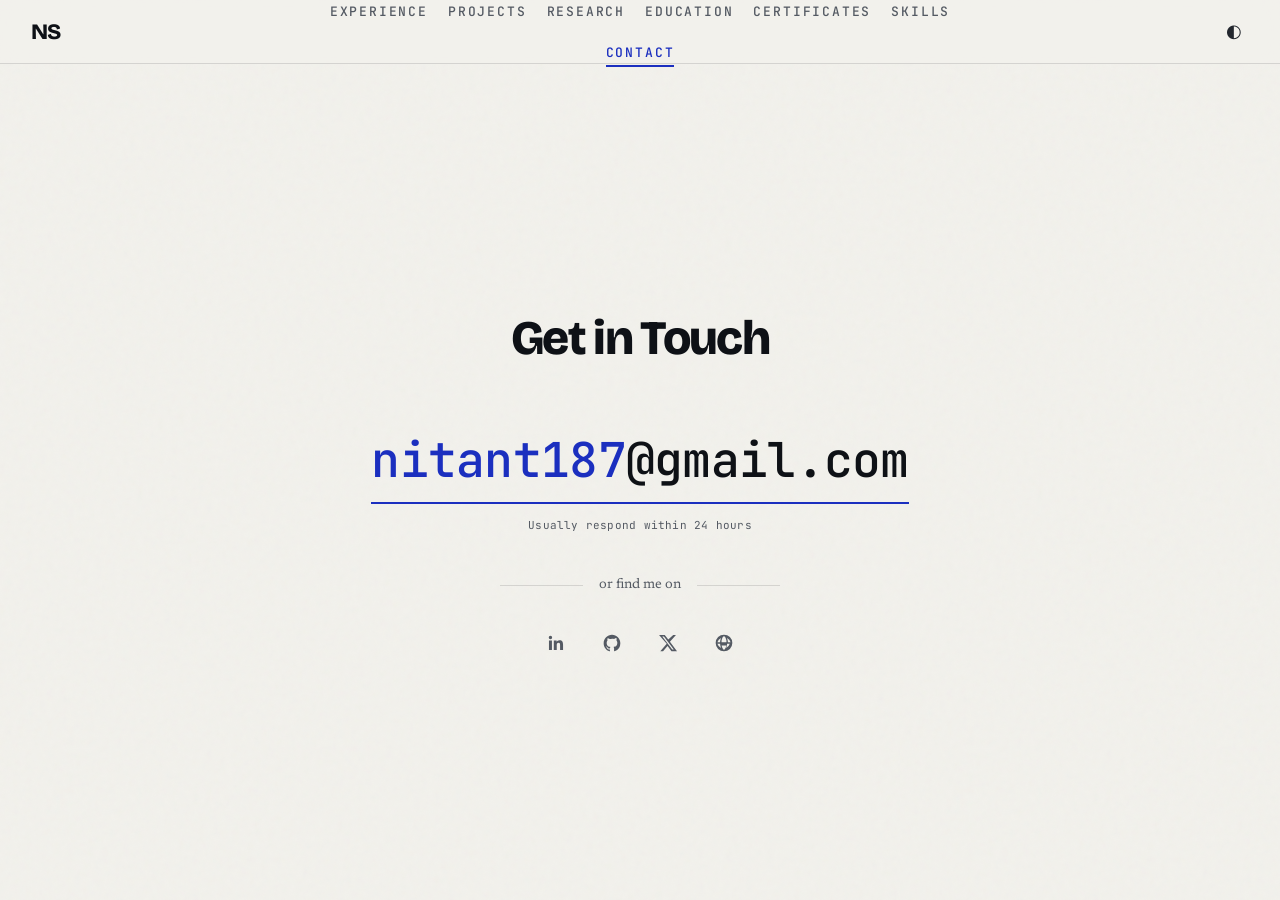
==== contact.html @ 64a40ad4 "Initial portfolio site" ====
<!DOCTYPE html>
<html lang="en">
  <head>
    <meta charset="UTF-8" />
    <meta name="viewport" content="width=device-width, initial-scale=1" />
    <meta
      name="description"
      content="Contact Nitant Suhagiya via email at nitant187@gmail.com."
    />
    <title>Contact | Nitant Suhagiya</title>
    <link rel="preconnect" href="https://fonts.googleapis.com" />
    <link rel="preconnect" href="https://fonts.gstatic.com" crossorigin />
    <link
      href="https://fonts.googleapis.com/css2?family=Bricolage+Grotesque:opsz,wght@12..96,400;12..96,700;12..96,800&family=JetBrains+Mono:wght@400;500&family=Newsreader:opsz,wght@6..72,400;6..72,500&display=swap"
      rel="stylesheet"
    />
    <link rel="stylesheet" href="styles.css" />
    <script>
      (() => {
        const stored = localStorage.getItem("theme");
        const dark = window.matchMedia("(prefers-color-scheme: dark)").matches;
        document.documentElement.dataset.theme =
          stored || (dark ? "dark" : "light");
      })();
    </script>
  </head>
  <body>
    <a class="skip-link" href="#main">Skip to content</a>

    <header class="site-header">
      <a class="site-logo" href="index.html" aria-label="Nitant Suhagiya — home">
        <span class="logo-text">NS</span>
      </a>

      <nav class="nav-links" aria-label="Primary">
        <a class="nav-link" href="index.html#experience">Experience</a>
        <a class="nav-link" href="index.html#projects">Projects</a>
        <a class="nav-link" href="index.html#research">Research</a>
        <a class="nav-link" href="index.html#education">Education</a>
        <a class="nav-link" href="index.html#certificates">Certificates</a>
        <a class="nav-link" href="index.html#skills">Skills</a>
        <a class="nav-link active" href="contact.html" aria-current="page"
          >Contact</a
        >
      </nav>

      <div class="nav-actions">
        <button
          type="button"
          class="theme-toggle"
          id="theme-toggle"
          aria-label="Switch theme"
        >
          <span class="theme-toggle-icon" aria-hidden="true">◐</span>
        </button>
      </div>
    </header>

    <div class="page-container">
      <main id="main" class="page-main page-main--contact" tabindex="-1">
        <section class="contact-page">
          <header class="contact-header">
            <h1 class="page-title">Get in Touch</h1>
          </header>

          <div class="contact-content">
            <div class="contact-email-block">
              <a
                class="contact-email-link"
                href="mailto:nitant187@gmail.com"
                aria-label="Email nitant187@gmail.com"
              >
                <span class="contact-email-prefix">nitant187</span
                ><span class="contact-email-domain">@gmail.com</span>
              </a>
              <p class="contact-hint">Usually respond within 24 hours</p>
            </div>

            <div class="contact-divider"><span>or find me on</span></div>

            <ul class="icons">
              <li>
                <a
                  href="https://www.linkedin.com/in/nitant-suhagiya/"
                  target="_blank"
                  rel="noopener noreferrer"
                  aria-label="LinkedIn (opens in new tab)"
                >
                  <svg viewBox="0 0 24 24" width="20" height="20" aria-hidden="true">
                    <path
                      fill="currentColor"
                      d="M20.45 20.45h-3.55v-5.57c0-1.33-.02-3.04-1.85-3.04-1.85 0-2.14 1.45-2.14 2.94v5.67H9.36V9h3.41v1.56h.05c.48-.9 1.64-1.85 3.37-1.85 3.6 0 4.27 2.37 4.27 5.46v6.28zM5.34 7.43a2.06 2.06 0 1 1 0-4.12 2.06 2.06 0 0 1 0 4.12zM7.12 20.45H3.56V9h3.56v11.45z"
                    />
                  </svg>
                </a>
              </li>
              <li>
                <a
                  href="https://github.com/Nitant-Suhagiya"
                  target="_blank"
                  rel="noopener noreferrer"
                  aria-label="GitHub (opens in new tab)"
                >
                  <svg viewBox="0 0 24 24" width="20" height="20" aria-hidden="true">
                    <path
                      fill="currentColor"
                      d="M12 2C6.48 2 2 6.58 2 12.26c0 4.52 2.87 8.35 6.84 9.71.5.1.68-.22.68-.48 0-.24-.01-.87-.01-1.71-2.78.62-3.37-1.37-3.37-1.37-.45-1.18-1.11-1.5-1.11-1.5-.91-.64.07-.63.07-.63 1 .07 1.53 1.06 1.53 1.06.89 1.56 2.34 1.11 2.91.85.09-.66.35-1.11.63-1.37-2.22-.26-4.56-1.14-4.56-5.07 0-1.12.39-2.03 1.03-2.75-.1-.26-.45-1.31.1-2.73 0 0 .84-.27 2.75 1.05A9.36 9.36 0 0 1 12 6.84c.85.01 1.71.12 2.51.35 1.91-1.32 2.75-1.05 2.75-1.05.55 1.42.2 2.47.1 2.73.64.72 1.03 1.63 1.03 2.75 0 3.94-2.34 4.8-4.57 5.06.36.32.68.94.68 1.9 0 1.37-.01 2.47-.01 2.81 0 .26.18.58.69.48A10.04 10.04 0 0 0 22 12.26C22 6.58 17.52 2 12 2z"
                    />
                  </svg>
                </a>
              </li>
              <li>
                <a
                  href="https://x.com/SuhagiyaN"
                  target="_blank"
                  rel="noopener noreferrer"
                  aria-label="X (opens in new tab)"
                >
                  <svg viewBox="0 0 24 24" width="20" height="20" aria-hidden="true">
                    <path
                      fill="currentColor"
                      d="M18.244 2.25h3.308l-7.227 8.26 8.502 11.24H16.17l-4.714-6.231-5.401 6.231H2.746l7.717-8.835L1.254 2.25H8.08l4.251 5.699L18.244 2.25zm-1.161 17.52h1.833L7.084 4.126H5.117L17.083 19.77z"
                    />
                  </svg>
                </a>
              </li>
              <li>
                <a
                  href="https://nitantsuhagiya.com/"
                  target="_blank"
                  rel="noopener noreferrer"
                  aria-label="Website (opens in new tab)"
                >
                  <svg viewBox="0 0 24 24" width="20" height="20" aria-hidden="true">
                    <path
                      fill="currentColor"
                      d="M12 2a10 10 0 1 0 0 20 10 10 0 0 0 0-20zm7.93 9h-3.17a15.4 15.4 0 0 0-1.2-5.02A8.03 8.03 0 0 1 19.93 11zM12 4c.9 0 2.23 1.84 2.9 5H9.1C9.77 5.84 11.1 4 12 4zM4.07 13h3.17c.2 1.8.7 3.5 1.2 5.02A8.03 8.03 0 0 1 4.07 13zm3.17-2H4.07a8.03 8.03 0 0 1 4.37-5.02A15.4 15.4 0 0 0 7.24 11zM12 20c-.9 0-2.23-1.84-2.9-5h5.8c-.67 3.16-2 5-2.9 5zm2.56-2a15.4 15.4 0 0 0 1.2-5h3.17a8.03 8.03 0 0 1-4.37 5zM14.9 11H9.1a13.7 13.7 0 0 1 0-2h5.8a13.7 13.7 0 0 1 0 2z"
                    />
                  </svg>
                </a>
              </li>
            </ul>
          </div>
        </section>
      </main>
    </div>

    <script src="script.js"></script>
  </body>
</html>
---- styles.css ----
/* Backbone tokens/layout ported from mldangelo/personal-site
   (colors, dark-mode, header, nav, hero, page). Continuous-scroll
   list styling comes in the next pass. */

:root {
  --font-display: "Bricolage Grotesque", "Helvetica Neue", sans-serif;
  --font-body: "Newsreader", Georgia, serif;
  --font-mono: "JetBrains Mono", ui-monospace, monospace;

  --font-weight-normal: 400;
  --font-weight-medium: 500;
  --font-weight-bold: 700;
  --font-weight-black: 800;

  --text-2xs: 0.6875rem;
  --text-ui: 0.8125rem;
  --text-sm: 0.875rem;
  --text-base: 1rem;
  --text-md: 1.125rem;
  --text-lg: 1.375rem;
  --text-xl: 1.75rem;
  --text-2xl: 2.25rem;
  --text-3xl: 3rem;
  --text-display: clamp(3rem, 9vw, 5.75rem);

  --tracking-display: -0.035em;
  --tracking-tight: -0.015em;
  --tracking-wide: 0.02em;
  --tracking-label: 0.14em;

  --leading-display: 0.92;
  --leading-tight: 1.15;
  --leading-snug: 1.4;
  --leading-normal: 1.65;

  --header-height: 4rem;
  --header-height-mobile: 3.5rem;
  --measure-wide: 70rem;
  --measure-page: 56rem;

  --radius-xs: 1px;
  --radius-sm: 2px;
  --radius-full: 999px;
  --rule: 1px;
  --rule-strong: 2px;

  --duration-fast: 0.2s;
  --duration-normal: 0.3s;
  --ease-out: cubic-bezier(0.16, 1, 0.3, 1);
  --ease-menu: cubic-bezier(0.4, 0, 0.2, 1);

  --z-sticky: 100;
  --z-header: 10000;
  --z-overlay: 10001;
  --z-menu: 10002;
  --scroll-offset-resume: 6rem;

  --color-bg: #fcfbf9;
  --color-bg-alt: #f2f1ec;
  --color-fg: #23272e;
  --color-fg-bold: #0e1116;
  --color-fg-light: #545a63;

  --color-accent: #1b2fbf;
  --color-accent-hover: #16249c;
  --color-accent-fill: var(--color-accent);
  --color-accent-fill-hover: var(--color-accent-hover);
  --color-on-accent: #ffffff;
  --color-accent-underline: color-mix(in srgb, var(--color-accent) 32%, transparent);

  --color-border: rgba(35, 39, 46, 0.14);
  --color-border-bg: rgba(35, 39, 46, 0.08);
  --color-border-alt: rgba(35, 39, 46, 0.24);
  --color-control-border: #767b83;
  --color-surface-subtle: rgba(35, 39, 46, 0.035);
  --color-surface-hover: rgba(35, 39, 46, 0.06);
  --color-overlay-darker: rgba(14, 17, 22, 0.45);
  --color-signal: #9a5600;
  --color-signal-mark: #e8930c;

  color-scheme: light;
}

[data-theme="dark"] {
  --color-bg: #14171c;
  --color-bg-alt: #0d1015;
  --color-fg: #d8dbe0;
  --color-fg-bold: #f2f4f7;
  --color-fg-light: #949aa4;

  --color-accent: #8098ff;
  --color-accent-hover: #a3b3ff;
  --color-accent-fill: #2a3ad4;
  --color-accent-fill-hover: #3d4ce0;
  --color-on-accent: #f2f4f7;
  --color-accent-underline: color-mix(in srgb, var(--color-accent) 40%, transparent);

  --color-border: rgba(255, 255, 255, 0.12);
  --color-border-bg: rgba(255, 255, 255, 0.07);
  --color-border-alt: rgba(255, 255, 255, 0.2);
  --color-control-border: #8b929c;
  --color-surface-subtle: rgba(255, 255, 255, 0.04);
  --color-surface-hover: rgba(255, 255, 255, 0.07);
  --color-overlay-darker: rgba(0, 0, 0, 0.6);
  --color-signal: #f0a202;
  --color-signal-mark: #f0a202;

  color-scheme: dark;
}

*,
*::before,
*::after {
  box-sizing: border-box;
}

html {
  scroll-behavior: smooth;
}

@media (prefers-reduced-motion: reduce) {
  html {
    scroll-behavior: auto;
  }

  *,
  *::before,
  *::after {
    animation-duration: 0.01ms !important;
    animation-iteration-count: 1 !important;
    transition-duration: 0.01ms !important;
  }

  body::before {
    display: none;
  }
}

body {
  margin: 0;
  background-color: var(--color-bg-alt);
  color: var(--color-fg);
  font-family: var(--font-body);
  font-size: var(--text-md);
  font-weight: var(--font-weight-normal);
  line-height: var(--leading-normal);
  padding-top: var(--header-height);
  -webkit-font-smoothing: antialiased;
}

/* Quiet paper grain only — not a full-page grid */
body::before {
  content: "";
  position: fixed;
  inset: 0;
  z-index: -1;
  pointer-events: none;
  opacity: 0.022;
  background-image: url("data:image/svg+xml,%3Csvg viewBox='0 0 200 200' xmlns='http://www.w3.org/2000/svg'%3E%3Cfilter id='noise'%3E%3CfeTurbulence type='fractalNoise' baseFrequency='0.65' numOctaves='3' stitchTiles='stitch'/%3E%3C/filter%3E%3Crect width='100%25' height='100%25' filter='url(%23noise)'/%3E%3C/svg%3E");
}

@media (min-width: 980px) {
  body::before {
    opacity: 0.03;
  }
}

@media (max-width: 735px) {
  body {
    font-size: var(--text-base);
    padding-top: var(--header-height-mobile);
  }
}

a {
  color: inherit;
}

:focus-visible {
  outline: 2px solid var(--color-accent);
  outline-offset: 3px;
  border-radius: var(--radius-xs);
}

.skip-link {
  position: fixed;
  top: 0.5rem;
  left: 0.5rem;
  z-index: calc(var(--z-header) + 1);
  padding: 0.75rem 1.25rem;
  background: var(--color-accent-fill);
  color: var(--color-on-accent);
  font-family: var(--font-mono);
  font-size: var(--text-ui);
  letter-spacing: var(--tracking-label);
  text-transform: uppercase;
  text-decoration: none;
  border-radius: var(--radius-sm);
  transform: translateY(-200%);
  transition: transform var(--duration-fast) var(--ease-out);
}

.skip-link:focus-visible {
  transform: translateY(0);
  color: var(--color-on-accent);
}

/* Header — themes with page (bg-alt + blur), not a fixed white bar */
.site-header {
  position: fixed;
  top: 0;
  left: 0;
  z-index: var(--z-header);
  display: flex;
  align-items: center;
  justify-content: space-between;
  width: 100%;
  height: var(--header-height);
  padding: 0 1.5rem;
  background-color: color-mix(in srgb, var(--color-bg-alt) 88%, transparent);
  backdrop-filter: blur(12px);
  -webkit-backdrop-filter: blur(12px);
  border-bottom: var(--rule) solid var(--color-border);
  box-sizing: border-box;
  transition: background-color var(--duration-fast) var(--ease-out);
}

@media (max-width: 735px) {
  .site-header {
    height: var(--header-height-mobile);
    padding: 0 1rem;
  }
}

.site-logo {
  position: relative;
  z-index: 1;
  display: flex;
  align-items: center;
  justify-content: center;
  min-width: 44px;
  min-height: 44px;
  text-decoration: none;
}

.logo-text {
  font-family: var(--font-display);
  font-size: var(--text-lg);
  font-weight: var(--font-weight-black);
  color: var(--color-fg-bold);
  letter-spacing: var(--tracking-display);
  line-height: 1;
}

.nav-links {
  position: absolute;
  left: 50%;
  transform: translateX(-50%);
  display: flex;
  flex-wrap: wrap;
  justify-content: center;
  gap: 0.75rem 1.25rem;
  align-items: center;
  max-width: calc(100% - 8rem);
}

.nav-link {
  position: relative;
  padding: 0.5rem 0;
  font-family: var(--font-mono);
  font-size: var(--text-ui);
  font-weight: var(--font-weight-medium);
  letter-spacing: var(--tracking-label);
  text-transform: uppercase;
  color: var(--color-fg-light);
  text-decoration: none;
  line-height: 1;
  transition: color var(--duration-fast) var(--ease-out);
}

.nav-link::after {
  content: "";
  position: absolute;
  bottom: 0;
  left: 0;
  right: 0;
  height: var(--rule-strong);
  background: var(--color-accent);
  transform: scaleX(0);
  transform-origin: left;
  transition: transform var(--duration-fast) var(--ease-out);
}

.nav-link:hover,
.nav-link:focus-visible,
.nav-link.active,
.nav-link.is-active {
  color: var(--color-fg-bold);
}

.nav-link.active,
.nav-link.is-active {
  color: var(--color-accent);
}

.nav-link:hover::after,
.nav-link:focus-visible::after,
.nav-link.active::after,
.nav-link.is-active::after {
  transform: scaleX(1);
}

.nav-actions {
  position: relative;
  z-index: 1;
  display: flex;
  align-items: center;
  flex-shrink: 0;
}

.theme-toggle {
  display: flex;
  align-items: center;
  justify-content: center;
  width: 44px;
  height: 44px;
  padding: 0;
  background: transparent;
  border: none;
  border-radius: var(--radius-sm);
  color: var(--color-fg);
  cursor: pointer;
  transition:
    color var(--duration-fast) var(--ease-out),
    background-color var(--duration-fast) var(--ease-out);
}

.theme-toggle:hover {
  color: var(--color-fg-bold);
  background: var(--color-bg);
}

.theme-toggle-icon {
  font-size: 1.1rem;
  line-height: 1;
}

.page-container {
  display: flex;
  flex-direction: column;
  min-height: calc(100dvh - var(--header-height));
}

.page-main {
  flex: 1;
  width: 100%;
  max-width: var(--measure-page);
  margin: 0 auto;
  padding: 2rem 1.5rem;
}

.page-main--hero {
  max-width: var(--measure-wide);
}

@media (min-width: 736px) {
  .page-main {
    padding: 3rem 2rem;
  }
}

/* Hero */
.hero {
  position: relative;
  padding: 3rem 0 0;
}

.hero-grid {
  position: relative;
  z-index: 1;
  display: grid;
  grid-template-columns: minmax(0, 1fr) auto;
  gap: 3rem;
  align-items: start;
}

.hero-title {
  margin: 0 0 1.25rem;
}

.hero-name {
  display: block;
  max-width: 12ch;
  font-family: var(--font-display);
  font-size: var(--text-display);
  font-weight: var(--font-weight-black);
  letter-spacing: var(--tracking-display);
  line-height: var(--leading-display);
  color: var(--color-fg-bold);
  text-wrap: balance;
}

.hero-tagline {
  max-width: 46ch;
  margin: 0 0 2rem;
  font-family: var(--font-body);
  font-size: var(--text-lg);
  font-weight: var(--font-weight-normal);
  line-height: var(--leading-snug);
  color: var(--color-fg);
  text-wrap: pretty;
}

.hero-highlight {
  color: var(--color-accent);
  font-weight: var(--font-weight-medium);
  text-decoration: none;
  background-image: linear-gradient(
    transparent calc(100% - 2px),
    var(--color-accent-underline) 2px
  );
  background-size: 100% 100%;
  transition:
    background-image var(--duration-fast) var(--ease-out),
    color var(--duration-fast) var(--ease-out);
}

.hero-highlight:hover {
  color: var(--color-accent-hover);
  background-image: linear-gradient(
    transparent calc(100% - 2px),
    var(--color-accent) 2px
  );
}

.hero-cta {
  display: flex;
  align-items: center;
  flex-wrap: wrap;
  gap: 0.75rem;
}

.hero-about {
  position: relative;
  z-index: 1;
  max-width: 92ch;
  margin: 2rem 0 0;
  font-family: var(--font-body);
  font-size: var(--text-md);
  font-weight: var(--font-weight-normal);
  line-height: var(--leading-snug);
  color: var(--color-fg-light);
  text-wrap: pretty;
}

.button {
  appearance: none;
  display: inline-flex;
  align-items: center;
  justify-content: center;
  height: 2.875rem;
  padding: 0 1.75rem;
  background: var(--color-accent-fill);
  border: var(--rule) solid var(--color-accent-fill);
  border-radius: var(--radius-sm);
  color: var(--color-on-accent);
  font-family: var(--font-mono);
  font-size: var(--text-ui);
  font-weight: var(--font-weight-medium);
  letter-spacing: var(--tracking-label);
  text-transform: uppercase;
  text-decoration: none;
  cursor: pointer;
  transition:
    background-color var(--duration-fast) var(--ease-out),
    border-color var(--duration-fast) var(--ease-out);
}

.button:hover {
  background: var(--color-accent-fill-hover);
  border-color: var(--color-accent-fill-hover);
  color: var(--color-on-accent);
}

.hero-resume-link {
  display: inline-flex;
  align-items: center;
  gap: 0.5rem;
  min-height: 2.75rem;
  padding: 0.5rem 0.25rem;
  font-family: var(--font-mono);
  font-size: var(--text-ui);
  font-weight: var(--font-weight-medium);
  letter-spacing: var(--tracking-label);
  text-transform: uppercase;
  color: var(--color-fg-bold);
  text-decoration: underline;
  text-decoration-color: var(--color-border-alt);
  text-underline-offset: 0.3rem;
  transition:
    color var(--duration-fast) var(--ease-out),
    text-decoration-color var(--duration-fast) var(--ease-out);
}

.hero-resume-link:hover {
  color: var(--color-accent);
  text-decoration-color: var(--color-accent);
}

.hero-portrait {
  position: relative;
  width: 280px;
  max-width: 100%;
  padding: 0.5rem;
  border: var(--rule) solid var(--color-border);
  background: var(--color-bg);
}

.hero-portrait img {
  display: block;
  width: 100%;
  height: auto;
  aspect-ratio: 1;
  object-fit: cover;
  filter: grayscale(1) contrast(1.05);
  mix-blend-mode: multiply;
  transition: filter var(--duration-normal) var(--ease-out);
}

.hero-portrait:hover img {
  filter: grayscale(0) contrast(1);
}

[data-theme="dark"] .hero-portrait img {
  mix-blend-mode: normal;
  filter: grayscale(1) brightness(0.66) contrast(1.08);
}

[data-theme="dark"] .hero-portrait:hover img {
  filter: grayscale(0) brightness(0.78) contrast(1);
}

@media (hover: none) {
  .hero-portrait img {
    filter: none;
  }

  [data-theme="dark"] .hero-portrait img {
    filter: brightness(0.78) contrast(1);
  }
}

/* Faint ruled field — hero only, masked out (not full page) */
.hero-bg {
  position: absolute;
  inset: 0;
  z-index: 0;
  overflow: clip;
  pointer-events: none;
  background-image:
    linear-gradient(
      to right,
      var(--color-border-bg) var(--rule),
      transparent var(--rule)
    ),
    linear-gradient(
      to bottom,
      var(--color-border-bg) var(--rule),
      transparent var(--rule)
    );
  background-size: 96px 96px;
  mask-image: linear-gradient(to bottom, rgba(0, 0, 0, 0.4), transparent 55%);
  -webkit-mask-image: linear-gradient(
    to bottom,
    rgba(0, 0, 0, 0.4),
    transparent 55%
  );
}

@media (max-width: 940px) and (min-width: 641px) {
  .hero-portrait {
    width: 220px;
  }
}

@media (max-width: 640px) {
  .hero-grid {
    grid-template-columns: minmax(0, 1fr);
    gap: 2rem;
  }

  .hero-portrait {
    order: -1;
    width: 180px;
  }

  .hero-name {
    max-width: none;
  }

  .hero-tagline {
    font-size: var(--text-md);
  }
}

/* Continuous scroll sections */
.resume-content {
  display: flex;
  flex-direction: column;
  gap: 4rem;
  margin-top: 4rem;
  padding-top: 2.5rem;
}

.resume-section {
  scroll-margin-top: calc(var(--header-height) + var(--scroll-offset-resume));
}

.section-title {
  margin-bottom: 2.5rem;
  text-align: left;
}

.section-title h2 {
  font-family: var(--font-mono);
  font-size: var(--text-sm);
  font-weight: var(--font-weight-medium);
  letter-spacing: var(--tracking-label);
  text-transform: uppercase;
  color: var(--color-fg-light);
  display: block;
  margin: 0;
  padding-top: 0.875rem;
  border-top: var(--rule) solid var(--color-fg-bold);
}

.stream-empty {
  margin: 0;
  color: var(--color-fg-light);
  font-family: var(--font-mono);
  font-size: var(--text-ui);
}

.sr-only {
  position: absolute;
  width: 1px;
  height: 1px;
  padding: 0;
  margin: -1px;
  overflow: hidden;
  clip: rect(0, 0, 0, 0);
  white-space: nowrap;
  border: 0;
}

/* Experience spine — from personal-site cards.css */
.experience-spine {
  position: relative;
}

.jobs-container {
  position: relative;
  display: grid;
  grid-template-columns: 11rem minmax(0, 1fr);
  gap: 0 2.5rem;
  padding: 0 0 3rem;
}

.jobs-container::before {
  content: "";
  position: absolute;
  left: calc(11rem + 1.25rem);
  top: 0.6rem;
  bottom: 0;
  width: var(--rule);
  background: var(--color-border);
}

.jobs-container:last-child {
  padding-bottom: 0;
}

.jobs-container:last-child::before {
  bottom: auto;
  height: 100%;
  background: linear-gradient(to bottom, var(--color-border), transparent);
}

.job-marker {
  position: absolute;
  left: calc(11rem + 1.25rem);
  top: 0.6rem;
  width: 7px;
  height: 7px;
  transform: translate(-50%, -50%) translateY(0.35em);
  border: var(--rule-strong) solid var(--color-fg-light);
  background: var(--color-bg-alt);
  border-radius: var(--radius-full);
}

.jobs-container--current .job-marker {
  border-color: var(--color-signal-mark);
  background: var(--color-signal-mark);
  width: 9px;
  height: 9px;
}

.job-body {
  min-width: 0;
}

.daterange {
  grid-column: 1;
  display: flex;
  flex-wrap: wrap;
  align-items: baseline;
  align-content: flex-start;
  align-self: start;
  gap: 0 0.4em;
  margin: 0;
  padding-top: 0.35em;
  font-family: var(--font-mono);
  font-size: var(--text-2xs);
  font-variant-numeric: tabular-nums;
  letter-spacing: var(--tracking-wide);
  text-transform: uppercase;
  color: var(--color-fg-light);
  line-height: 1.5;
}

.daterange-sep {
  color: var(--color-border-alt);
}

.daterange-present {
  color: var(--color-signal);
  font-weight: var(--font-weight-medium);
}

.jobs-container header h3 {
  display: flex;
  flex-direction: column;
  gap: 0.3rem;
  font-family: var(--font-display);
  font-size: var(--text-lg);
  font-weight: var(--font-weight-bold);
  letter-spacing: var(--tracking-tight);
  margin: 0 0 0.75rem;
  line-height: 1.15;
}

.jobs-container header h3 a.job-company {
  color: var(--color-fg-bold);
  text-decoration: none;
  width: fit-content;
}

.jobs-container header h3 a.job-company:hover {
  color: var(--color-accent);
}

.job-position {
  font-family: var(--font-mono);
  font-size: var(--text-2xs);
  font-weight: var(--font-weight-medium);
  letter-spacing: var(--tracking-label);
  text-transform: uppercase;
  color: var(--color-fg-light);
}

.jobs-container .points {
  margin: 1rem 0 0;
  list-style: none;
  padding-left: 0;
}

.jobs-container .points li {
  position: relative;
  font-size: var(--text-base);
  line-height: var(--leading-normal);
  margin-bottom: 0.6rem;
  padding-left: 1.25rem;
  color: var(--color-fg-light);
}

.jobs-container .points li::before {
  content: "";
  position: absolute;
  left: 0;
  top: 0.72em;
  width: 7px;
  height: var(--rule);
  background: var(--color-border-alt);
}

.jobs-container--lead {
  padding-top: 1.5rem;
  padding-bottom: 4.5rem;
}

.jobs-container--lead .job-marker {
  top: calc(1.5rem + 0.6rem);
}

.jobs-container--lead header h3 {
  font-size: var(--text-xl);
  font-weight: var(--font-weight-black);
  letter-spacing: var(--tracking-display);
}

.jobs-container--early {
  padding-bottom: 2rem;
}

.jobs-container--early header h3 {
  font-size: var(--text-md);
  margin-bottom: 0.5rem;
}

.jobs-container--early .points li {
  font-size: var(--text-sm);
  line-height: var(--leading-snug);
  margin-bottom: 0.4rem;
}

.jobs-container--early .job-marker {
  width: 5px;
  height: 5px;
  border-width: var(--rule);
}

.jobs-container header h3 .job-company {
  color: var(--color-fg-bold);
}

.project-list {
  display: flex;
  flex-direction: column;
  gap: 2.5rem;
}

.project header h3 {
  display: flex;
  flex-direction: column;
  gap: 0.3rem;
  font-family: var(--font-display);
  font-size: var(--text-xl);
  font-weight: var(--font-weight-black);
  letter-spacing: var(--tracking-display);
  margin: 0 0 0.75rem;
  line-height: 1.15;
}

.project .job-company {
  color: var(--color-fg-bold);
  text-decoration: none;
  width: fit-content;
}

.project a.job-company:hover {
  color: var(--color-accent);
}

.degree-list {
  display: flex;
  flex-direction: column;
  gap: 1.75rem;
}

.degree-container .degree {
  margin: 0 0 0.25em;
  font-family: var(--font-display);
  font-size: var(--text-lg);
  font-weight: var(--font-weight-bold);
  letter-spacing: var(--tracking-tight);
  color: var(--color-fg-bold);
}

.degree-container .school {
  margin: 0;
  font-size: var(--text-sm);
  color: var(--color-fg-light);
}

.degree-container .school a {
  color: var(--color-fg-bold);
  text-decoration: none;
}

.degree-container .school a:hover {
  color: var(--color-accent);
}

.degree-note {
  margin: 0.4rem 0 0;
  font-family: var(--font-mono);
  font-size: var(--text-2xs);
  letter-spacing: var(--tracking-label);
  text-transform: uppercase;
  color: var(--color-fg-light);
}

.skills-groups {
  display: flex;
  flex-direction: column;
  gap: 2rem;
}

.skills-group-title {
  margin: 0 0 0.75rem;
  font-family: var(--font-mono);
  font-size: var(--text-2xs);
  font-weight: var(--font-weight-medium);
  letter-spacing: var(--tracking-label);
  text-transform: uppercase;
  color: var(--color-fg-light);
}

.skill-tags {
  display: flex;
  flex-wrap: wrap;
  gap: 0.5rem;
  margin: 0;
  padding: 0;
  list-style: none;
}

.skill-tags li {
  padding: 0.35rem 0.65rem;
  border: var(--rule) solid var(--color-border);
  border-radius: var(--radius-sm);
  font-family: var(--font-mono);
  font-size: var(--text-ui);
  color: var(--color-fg);
  background: transparent;
}

.project .points {
  margin: 1rem 0 0;
  list-style: none;
  padding-left: 0;
}

.project .points li {
  position: relative;
  font-size: var(--text-base);
  line-height: var(--leading-normal);
  margin-bottom: 0.6rem;
  padding-left: 1.25rem;
  color: var(--color-fg-light);
}

.project .points li::before {
  content: "";
  position: absolute;
  left: 0;
  top: 0.72em;
  width: 7px;
  height: var(--rule);
  background: var(--color-border-alt);
}

.project + .project {
  padding-top: 2.5rem;
  border-top: var(--rule) solid var(--color-border);
}

@media (max-width: 760px) {
  .jobs-container {
    grid-template-columns: minmax(0, 1fr);
    gap: 0.5rem;
    padding-left: 1.5rem;
  }

  .jobs-container::before,
  .jobs-container:last-child::before {
    left: 0;
  }

  .job-marker {
    left: 0;
    transform: translate(-50%, -50%) translateY(0.5em);
  }

  .daterange {
    padding-top: 0;
  }

  .jobs-container--lead {
    padding-top: 1rem;
  }

  .jobs-container--lead .job-marker {
    top: calc(1rem + 0.6rem);
  }
}

.site-footer-new {
  background: transparent;
  border-top: var(--rule) solid var(--color-fg-bold);
  padding: 2.5rem 0 2rem;
  margin-top: auto;
}

.footer-content {
  box-sizing: border-box;
  width: 100%;
  max-width: var(--measure-page);
  padding-inline: 2rem;
  margin: 0 auto;
  display: flex;
  flex-direction: column;
  gap: 2.5rem;
  align-items: center;
  text-align: center;
}

@media (max-width: 735px) {
  .footer-content {
    padding-inline: 1.5rem;
  }
}

@media (min-width: 900px) {
  .footer-content {
    flex-direction: row;
    justify-content: space-between;
    align-items: flex-start;
    text-align: left;
    gap: 3rem;
  }
}

.footer-identity {
  display: flex;
  align-items: flex-start;
  gap: 1.25rem;
}

@media (max-width: 899px) {
  .footer-identity {
    flex-direction: column;
    align-items: center;
  }
}

.footer-right {
  display: flex;
  flex-direction: column;
  gap: 2rem;
}

@media (min-width: 900px) {
  .footer-right {
    flex-direction: row;
    gap: 3rem;
  }
}

.footer-avatar {
  width: 48px;
  height: 48px;
  border: var(--rule) solid var(--color-border);
  overflow: hidden;
  flex-shrink: 0;
  text-decoration: none;
  transition: border-color var(--duration-fast) var(--ease-out);
}

.footer-avatar:hover {
  border-color: var(--color-fg-bold);
}

.footer-avatar img {
  width: 100%;
  height: 100%;
  object-fit: cover;
  filter: grayscale(1);
  transition: filter var(--duration-fast) var(--ease-out);
}

.footer-avatar:hover img,
.footer-avatar:focus-visible img {
  filter: none;
}

.footer-info {
  display: flex;
  flex-direction: column;
  gap: 0.25rem;
}

.footer-name {
  font-family: var(--font-display);
  font-size: var(--text-md);
  font-weight: var(--font-weight-bold);
  margin: 0;
  letter-spacing: var(--tracking-tight);
  color: var(--color-fg-bold);
}

.footer-role {
  font-size: var(--text-sm);
  color: var(--color-fg-light);
  margin: 0;
}

.footer-copyright {
  font-family: var(--font-mono);
  font-size: var(--text-2xs);
  letter-spacing: var(--tracking-wide);
  color: var(--color-fg-light);
  margin: 0.75rem 0 0;
}

.footer-copyright a {
  color: inherit;
  text-decoration: none;
}

.footer-copyright a:hover {
  color: var(--color-accent);
}

.footer-links {
  display: flex;
  flex-direction: column;
  gap: 0.75rem;
}

.footer-links-label,
.footer-social-label {
  font-family: var(--font-mono);
  font-size: var(--text-2xs);
  font-weight: var(--font-weight-medium);
  color: var(--color-fg-light);
  text-transform: uppercase;
  letter-spacing: var(--tracking-label);
  margin-bottom: 0.25rem;
}

.footer-links-grid {
  display: grid;
  grid-template-columns: repeat(2, auto);
  gap: 0.5rem 1.5rem;
}

.footer-links-grid a {
  font-size: var(--text-sm);
  color: var(--color-fg-light);
  text-decoration: none;
  transition: color var(--duration-fast) var(--ease-out);
}

.footer-links-grid a:hover {
  color: var(--color-fg-bold);
}

.footer-social {
  display: flex;
  flex-direction: column;
  gap: 0.75rem;
  align-items: center;
}

@media (min-width: 900px) {
  .footer-social {
    align-items: flex-start;
  }
}

.site-footer-new .icons {
  display: flex;
  flex-wrap: wrap;
  justify-content: flex-start;
  gap: 0.25rem;
  margin: 0;
  padding: 0;
  list-style: none;
}

@media (max-width: 899px) {
  .site-footer-new .icons {
    justify-content: center;
  }
}

.site-footer-new .icons li a {
  display: flex;
  align-items: center;
  justify-content: center;
  width: 44px;
  height: 44px;
  color: var(--color-fg-light);
  background: transparent;
  border: 1px solid var(--color-border);
  text-decoration: none;
  opacity: 0.7;
  transition:
    opacity var(--duration-fast) var(--ease-out),
    border-color var(--duration-fast) var(--ease-out),
    color var(--duration-fast) var(--ease-out);
}

.site-footer-new .icons li a:hover {
  opacity: 1;
  border-color: var(--color-accent);
  color: var(--color-accent);
}

@media (hover: none) {
  .footer-avatar img {
    filter: none;
  }
}

@media (max-width: 640px) {
  .site-footer-new {
    padding: 1.75rem 1rem 1.5rem;
  }

  .footer-content {
    gap: 1.5rem;
  }

  .footer-identity {
    flex-direction: row;
    align-items: center;
    text-align: left;
  }

  .footer-right {
    width: 100%;
    gap: 1.25rem;
  }

  .footer-links-grid {
    grid-template-columns: repeat(3, minmax(0, 1fr));
    gap: 0.5rem;
  }

  .footer-links-grid a {
    text-align: center;
  }
}

/* Contact page — mldangelo.com/contact layout */
.page-main--contact {
  display: flex;
  align-items: center;
  justify-content: center;
  min-height: calc(100dvh - var(--header-height) - 4rem);
}

.page-title {
  font-family: var(--font-display);
  font-size: var(--text-3xl);
  font-weight: var(--font-weight-black);
  letter-spacing: var(--tracking-display);
  color: var(--color-fg-bold);
  margin: 0;
}

.contact-page {
  width: 100%;
  max-width: var(--measure-page);
  display: flex;
  flex-direction: column;
  align-items: center;
  justify-content: center;
  margin: 0 auto;
  padding: 2rem 1rem;
}

.contact-header {
  text-align: center;
  margin-bottom: 2.5rem;
}

.contact-content {
  max-width: 100%;
  text-align: center;
}

.contact-email-block {
  margin-bottom: 2.5rem;
}

.contact-email-link {
  display: inline-flex;
  flex-wrap: wrap;
  align-items: baseline;
  justify-content: center;
  max-width: 100%;
  padding: 0.875rem 0;
  margin-bottom: 0.75rem;
  font-family: var(--font-mono);
  font-size: clamp(var(--text-xl), 4vw, var(--text-3xl));
  font-weight: var(--font-weight-medium);
  letter-spacing: var(--tracking-tight);
  line-height: var(--leading-tight);
  color: var(--color-fg-bold);
  border-bottom: var(--rule-strong) solid var(--color-accent);
  text-decoration: none;
  overflow-wrap: anywhere;
  transition:
    color var(--duration-fast) var(--ease-out),
    border-color var(--duration-fast) var(--ease-out);
}

.contact-email-link:hover {
  color: var(--color-accent);
  border-bottom-color: var(--color-accent-hover);
}

.contact-email-prefix,
.contact-email-domain {
  min-width: 0;
  overflow-wrap: anywhere;
}

.contact-email-prefix {
  color: var(--color-accent);
}

.contact-email-domain {
  color: var(--color-fg-bold);
}

.contact-hint {
  font-family: var(--font-mono);
  font-size: var(--text-2xs);
  letter-spacing: var(--tracking-wide);
  color: var(--color-fg-light);
  margin: 0;
}

.contact-divider {
  display: flex;
  align-items: center;
  gap: 1rem;
  margin: 0 auto 1.5rem;
  max-width: 280px;
  color: var(--color-fg-light);
  font-size: var(--text-sm);
}

.contact-divider::before,
.contact-divider::after {
  content: "";
  flex: 1;
  height: 1px;
  background: var(--color-border);
}

.contact-content > .icons {
  display: flex;
  flex-wrap: wrap;
  justify-content: center;
  gap: 0.75rem;
  margin: 0;
  padding: 0;
  list-style: none;
}

.contact-content > .icons li a {
  display: flex;
  align-items: center;
  justify-content: center;
  width: 2.75rem;
  height: 2.75rem;
  border-radius: 50%;
  color: var(--color-fg-light);
  text-decoration: none;
  transition:
    background-color var(--duration-fast) var(--ease-out),
    color var(--duration-fast) var(--ease-out);
}

.contact-content > .icons li a:hover {
  background-color: var(--color-surface-hover);
  color: var(--color-fg-bold);
}
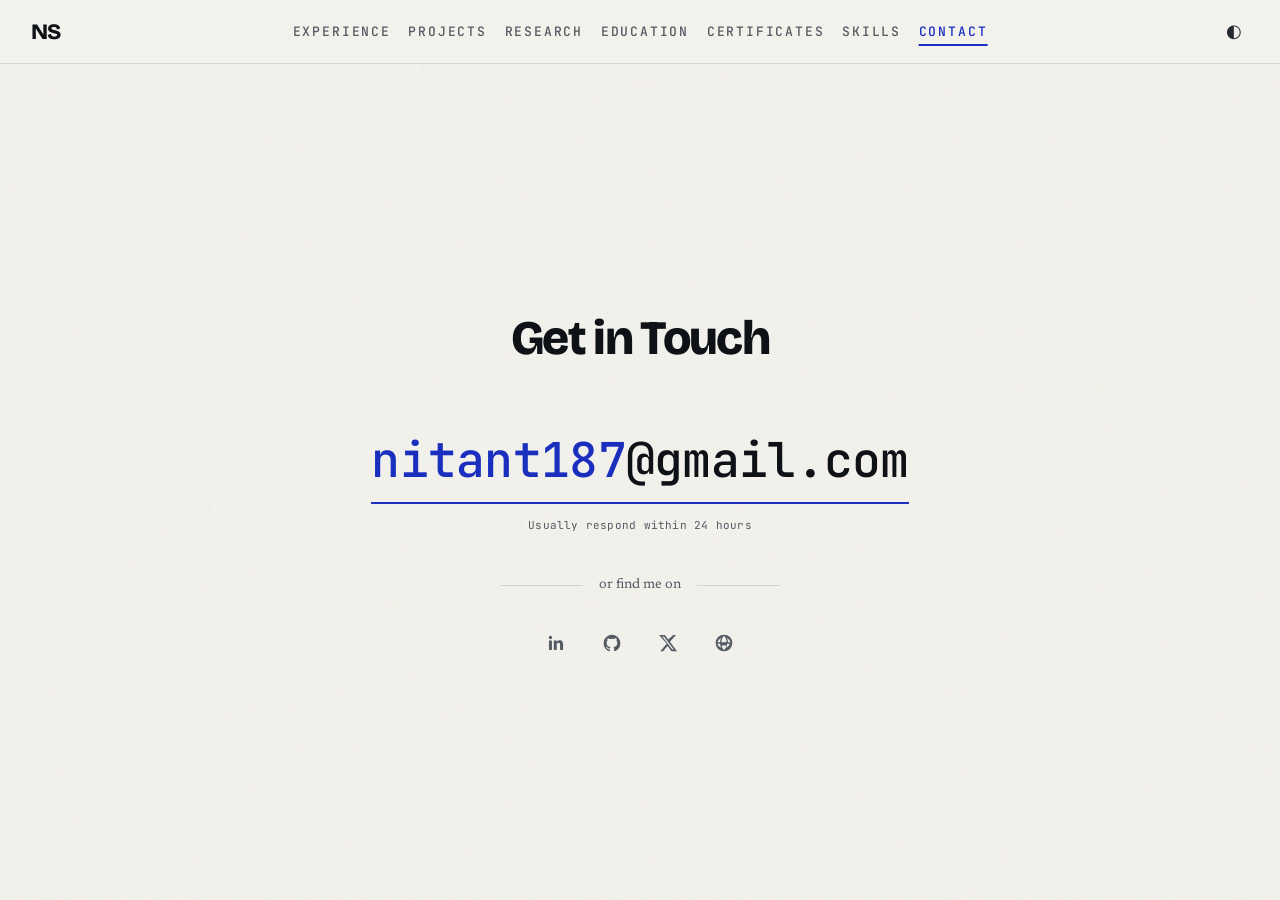
==== commit ba9dcc41: "fix(mobile): add nav menu and responsive layout" ====
--- a/contact.html
+++ b/contact.html
@@ -32,7 +32,7 @@
         <span class="logo-text">NS</span>
       </a>
 
-      <nav class="nav-links" aria-label="Primary">
+      <nav class="nav-links" id="primary-nav" aria-label="Primary">
         <a class="nav-link" href="index.html#experience">Experience</a>
         <a class="nav-link" href="index.html#projects">Projects</a>
         <a class="nav-link" href="index.html#research">Research</a>
@@ -47,6 +47,16 @@
       <div class="nav-actions">
         <button
           type="button"
+          class="nav-toggle"
+          id="nav-toggle"
+          aria-expanded="false"
+          aria-controls="primary-nav"
+          aria-label="Open menu"
+        >
+          <span class="nav-toggle-bars" aria-hidden="true"></span>
+        </button>
+        <button
+          type="button"
           class="theme-toggle"
           id="theme-toggle"
           aria-label="Switch theme"
@@ -55,6 +65,7 @@
         </button>
       </div>
     </header>
+    <div class="nav-backdrop" id="nav-backdrop" hidden></div>
 
     <div class="page-container">
       <main id="main" class="page-main page-main--contact" tabindex="-1">
--- a/styles.css
+++ b/styles.css
@@ -116,6 +116,7 @@
 
 html {
   scroll-behavior: smooth;
+  overflow-x: clip;
 }
 
 @media (prefers-reduced-motion: reduce) {
@@ -145,7 +146,14 @@
   font-weight: var(--font-weight-normal);
   line-height: var(--leading-normal);
   padding-top: var(--header-height);
+  padding-left: env(safe-area-inset-left);
+  padding-right: env(safe-area-inset-right);
+  overflow-x: clip;
   -webkit-font-smoothing: antialiased;
+}
+
+body.nav-open {
+  overflow: hidden;
 }
 
 /* Quiet paper grain only — not a full-page grid */
@@ -214,21 +222,35 @@
   display: flex;
   align-items: center;
   justify-content: space-between;
+  gap: 0.75rem;
   width: 100%;
   height: var(--header-height);
-  padding: 0 1.5rem;
-  background-color: color-mix(in srgb, var(--color-bg-alt) 88%, transparent);
-  backdrop-filter: blur(12px);
-  -webkit-backdrop-filter: blur(12px);
+  padding: 0 max(1.5rem, env(safe-area-inset-right)) 0
+    max(1.5rem, env(safe-area-inset-left));
+  background-color: color-mix(in srgb, var(--color-bg-alt) 92%, transparent);
   border-bottom: var(--rule) solid var(--color-border);
   box-sizing: border-box;
   transition: background-color var(--duration-fast) var(--ease-out);
 }
 
+@media (min-width: 901px) {
+  .site-header {
+    backdrop-filter: blur(12px);
+    -webkit-backdrop-filter: blur(12px);
+  }
+}
+
+@media (max-width: 900px) {
+  .site-header {
+    background-color: var(--color-bg-alt);
+  }
+}
+
 @media (max-width: 735px) {
   .site-header {
     height: var(--header-height-mobile);
-    padding: 0 1rem;
+    padding: 0 max(1rem, env(safe-area-inset-right)) 0
+      max(1rem, env(safe-area-inset-left));
   }
 }
 
@@ -240,6 +262,7 @@
   justify-content: center;
   min-width: 44px;
   min-height: 44px;
+  flex-shrink: 0;
   text-decoration: none;
 }
 
@@ -257,11 +280,11 @@
   left: 50%;
   transform: translateX(-50%);
   display: flex;
-  flex-wrap: wrap;
+  flex-wrap: nowrap;
   justify-content: center;
-  gap: 0.75rem 1.25rem;
+  gap: 0.75rem 1.1rem;
   align-items: center;
-  max-width: calc(100% - 8rem);
+  max-width: calc(100% - 9.5rem);
 }
 
 .nav-link {
@@ -275,6 +298,7 @@
   color: var(--color-fg-light);
   text-decoration: none;
   line-height: 1;
+  white-space: nowrap;
   transition: color var(--duration-fast) var(--ease-out);
 }
 
@@ -315,11 +339,13 @@
   z-index: 1;
   display: flex;
   align-items: center;
+  gap: 0.15rem;
   flex-shrink: 0;
-}
-
-.theme-toggle {
-  display: flex;
+  margin-left: auto;
+}
+
+.nav-toggle {
+  display: none;
   align-items: center;
   justify-content: center;
   width: 44px;
@@ -335,6 +361,86 @@
     background-color var(--duration-fast) var(--ease-out);
 }
 
+.nav-toggle:hover {
+  color: var(--color-fg-bold);
+  background: var(--color-bg);
+}
+
+.nav-toggle-bars {
+  position: relative;
+  display: block;
+  width: 1.15rem;
+  height: 2px;
+  background: currentColor;
+  border-radius: var(--radius-full);
+  transition: background-color var(--duration-fast) var(--ease-out);
+}
+
+.nav-toggle-bars::before,
+.nav-toggle-bars::after {
+  content: "";
+  position: absolute;
+  left: 0;
+  width: 100%;
+  height: 2px;
+  background: currentColor;
+  border-radius: var(--radius-full);
+  transition: transform var(--duration-fast) var(--ease-out);
+}
+
+.nav-toggle-bars::before {
+  top: -6px;
+}
+
+.nav-toggle-bars::after {
+  top: 6px;
+}
+
+body.nav-open .nav-toggle-bars {
+  background: transparent;
+}
+
+body.nav-open .nav-toggle-bars::before {
+  top: 0;
+  transform: rotate(45deg);
+}
+
+body.nav-open .nav-toggle-bars::after {
+  top: 0;
+  transform: rotate(-45deg);
+}
+
+.nav-backdrop {
+  position: fixed;
+  inset: 0;
+  z-index: calc(var(--z-header) - 1);
+  background: color-mix(in srgb, #000 55%, transparent);
+  border: 0;
+  padding: 0;
+  cursor: pointer;
+}
+
+.nav-backdrop[hidden] {
+  display: none;
+}
+
+.theme-toggle {
+  display: flex;
+  align-items: center;
+  justify-content: center;
+  width: 44px;
+  height: 44px;
+  padding: 0;
+  background: transparent;
+  border: none;
+  border-radius: var(--radius-sm);
+  color: var(--color-fg);
+  cursor: pointer;
+  transition:
+    color var(--duration-fast) var(--ease-out),
+    background-color var(--duration-fast) var(--ease-out);
+}
+
 .theme-toggle:hover {
   color: var(--color-fg-bold);
   background: var(--color-bg);
@@ -343,6 +449,66 @@
 .theme-toggle-icon {
   font-size: 1.1rem;
   line-height: 1;
+}
+
+/* Compact header + slide-down menu below ~tablet */
+@media (max-width: 900px) {
+  .nav-toggle {
+    display: flex;
+  }
+
+  .nav-links {
+    position: fixed;
+    top: var(--header-height);
+    left: 0;
+    right: 0;
+    z-index: var(--z-header);
+    transform: none;
+    flex-direction: column;
+    flex-wrap: nowrap;
+    align-items: stretch;
+    gap: 0;
+    max-width: none;
+    max-height: min(70dvh, 28rem);
+    overflow-y: auto;
+    padding: 0.35rem max(1.25rem, env(safe-area-inset-right)) 1rem
+      max(1.25rem, env(safe-area-inset-left));
+    background-color: var(--color-bg-alt);
+    border-bottom: var(--rule) solid var(--color-border);
+    box-shadow: 0 12px 28px var(--color-overlay-darker);
+    visibility: hidden;
+    opacity: 0;
+    pointer-events: none;
+    transition:
+      opacity var(--duration-fast) var(--ease-out),
+      visibility var(--duration-fast) var(--ease-out);
+  }
+
+  .nav-links.is-open {
+    visibility: visible;
+    opacity: 1;
+    pointer-events: auto;
+  }
+
+  .nav-link {
+    padding: 0.9rem 0.25rem;
+    border-bottom: var(--rule) solid var(--color-border);
+    white-space: normal;
+  }
+
+  .nav-link:last-child {
+    border-bottom: none;
+  }
+
+  .nav-link::after {
+    display: none;
+  }
+}
+
+@media (max-width: 735px) {
+  .nav-links {
+    top: var(--header-height-mobile);
+  }
 }
 
 .page-container {
@@ -356,7 +522,7 @@
   width: 100%;
   max-width: var(--measure-page);
   margin: 0 auto;
-  padding: 2rem 1.5rem;
+  padding: 1.5rem 1.25rem;
 }
 
 .page-main--hero {
@@ -372,7 +538,13 @@
 /* Hero */
 .hero {
   position: relative;
-  padding: 3rem 0 0;
+  padding: 1.5rem 0 0;
+}
+
+@media (min-width: 736px) {
+  .hero {
+    padding: 3rem 0 0;
+  }
 }
 
 .hero-grid {
@@ -438,6 +610,17 @@
   align-items: center;
   flex-wrap: wrap;
   gap: 0.75rem;
+}
+
+@media (max-width: 420px) {
+  .hero-cta {
+    flex-direction: column;
+    align-items: stretch;
+  }
+
+  .hero-cta .button {
+    width: 100%;
+  }
 }
 
 .hero-about {
@@ -577,29 +760,45 @@
   );
 }
 
-@media (max-width: 940px) and (min-width: 641px) {
+@media (max-width: 940px) and (min-width: 901px) {
   .hero-portrait {
     width: 220px;
   }
 }
 
-@media (max-width: 640px) {
+@media (max-width: 900px) {
   .hero-grid {
     grid-template-columns: minmax(0, 1fr);
-    gap: 2rem;
+    gap: 1.75rem;
   }
 
   .hero-portrait {
     order: -1;
-    width: 180px;
+    width: min(180px, 48vw);
   }
 
   .hero-name {
     max-width: none;
+    font-size: clamp(2.35rem, 10vw, var(--text-display));
   }
 
   .hero-tagline {
     font-size: var(--text-md);
+    margin-bottom: 1.5rem;
+  }
+
+  .hero-about {
+    margin-top: 1.5rem;
+  }
+}
+
+@media (max-width: 640px) {
+  .hero-portrait {
+    width: min(160px, 46vw);
+  }
+
+  .hero-about {
+    font-size: var(--text-base);
   }
 }
 
@@ -607,18 +806,38 @@
 .resume-content {
   display: flex;
   flex-direction: column;
-  gap: 4rem;
-  margin-top: 4rem;
-  padding-top: 2.5rem;
+  gap: 3rem;
+  margin-top: 3rem;
+  padding-top: 2rem;
+}
+
+@media (min-width: 736px) {
+  .resume-content {
+    gap: 4rem;
+    margin-top: 4rem;
+    padding-top: 2.5rem;
+  }
 }
 
 .resume-section {
-  scroll-margin-top: calc(var(--header-height) + var(--scroll-offset-resume));
+  scroll-margin-top: calc(var(--header-height) + 1.25rem);
+}
+
+@media (max-width: 735px) {
+  .resume-section {
+    scroll-margin-top: calc(var(--header-height-mobile) + 1rem);
+  }
 }
 
 .section-title {
-  margin-bottom: 2.5rem;
+  margin-bottom: 1.75rem;
   text-align: left;
+}
+
+@media (min-width: 736px) {
+  .section-title {
+    margin-bottom: 2.5rem;
+  }
 }
 
 .section-title h2 {
@@ -742,11 +961,12 @@
   flex-direction: column;
   gap: 0.3rem;
   font-family: var(--font-display);
-  font-size: var(--text-lg);
+  font-size: var(--text-xl);
   font-weight: var(--font-weight-bold);
   letter-spacing: var(--tracking-tight);
   margin: 0 0 0.75rem;
   line-height: 1.15;
+  overflow-wrap: anywhere;
 }
 
 .jobs-container header h3 a.job-company {
@@ -813,7 +1033,7 @@
 }
 
 .jobs-container--early header h3 {
-  font-size: var(--text-md);
+  font-size: var(--text-xl);
   margin-bottom: 0.5rem;
 }
 
@@ -968,8 +1188,8 @@
 @media (max-width: 760px) {
   .jobs-container {
     grid-template-columns: minmax(0, 1fr);
-    gap: 0.5rem;
-    padding-left: 1.5rem;
+    gap: 0.35rem;
+    padding-left: 1.25rem;
   }
 
   .jobs-container::before,
@@ -984,14 +1204,21 @@
 
   .daterange {
     padding-top: 0;
+    font-size: 0.625rem;
   }
 
   .jobs-container--lead {
     padding-top: 1rem;
+    padding-bottom: 3rem;
   }
 
   .jobs-container--lead .job-marker {
     top: calc(1rem + 0.6rem);
+  }
+
+  .jobs-container .points li {
+    font-size: var(--text-sm);
+    padding-left: 1rem;
   }
 }
 
@@ -1221,12 +1448,14 @@
 
   .footer-content {
     gap: 1.5rem;
+    padding-inline: 1rem;
   }
 
   .footer-identity {
     flex-direction: row;
     align-items: center;
     text-align: left;
+    width: 100%;
   }
 
   .footer-right {
@@ -1235,12 +1464,29 @@
   }
 
   .footer-links-grid {
-    grid-template-columns: repeat(3, minmax(0, 1fr));
-    gap: 0.5rem;
+    grid-template-columns: repeat(2, minmax(0, 1fr));
+    gap: 0.65rem 1rem;
   }
 
   .footer-links-grid a {
-    text-align: center;
+    text-align: left;
+  }
+
+  .project header h3 {
+    font-size: var(--text-lg);
+  }
+
+  .degree-container .degree {
+    font-size: var(--text-md);
+  }
+
+  .skill-tags {
+    gap: 0.4rem;
+  }
+
+  .skill-tags li {
+    padding: 0.3rem 0.55rem;
+    font-size: var(--text-2xs);
   }
 }
 
@@ -1250,11 +1496,20 @@
   align-items: center;
   justify-content: center;
   min-height: calc(100dvh - var(--header-height) - 4rem);
+  padding-block: 2rem;
+}
+
+@media (max-width: 735px) {
+  .page-main--contact {
+    min-height: calc(100dvh - var(--header-height-mobile) - 2rem);
+    padding-block: 1.25rem;
+    align-items: flex-start;
+  }
 }
 
 .page-title {
   font-family: var(--font-display);
-  font-size: var(--text-3xl);
+  font-size: clamp(var(--text-2xl), 8vw, var(--text-3xl));
   font-weight: var(--font-weight-black);
   letter-spacing: var(--tracking-display);
   color: var(--color-fg-bold);
@@ -1269,12 +1524,22 @@
   align-items: center;
   justify-content: center;
   margin: 0 auto;
-  padding: 2rem 1rem;
+  padding: 1.25rem 0.25rem;
 }
 
 .contact-header {
   text-align: center;
-  margin-bottom: 2.5rem;
+  margin-bottom: 2rem;
+}
+
+@media (min-width: 736px) {
+  .contact-page {
+    padding: 2rem 1rem;
+  }
+
+  .contact-header {
+    margin-bottom: 2.5rem;
+  }
 }
 
 .contact-content {
